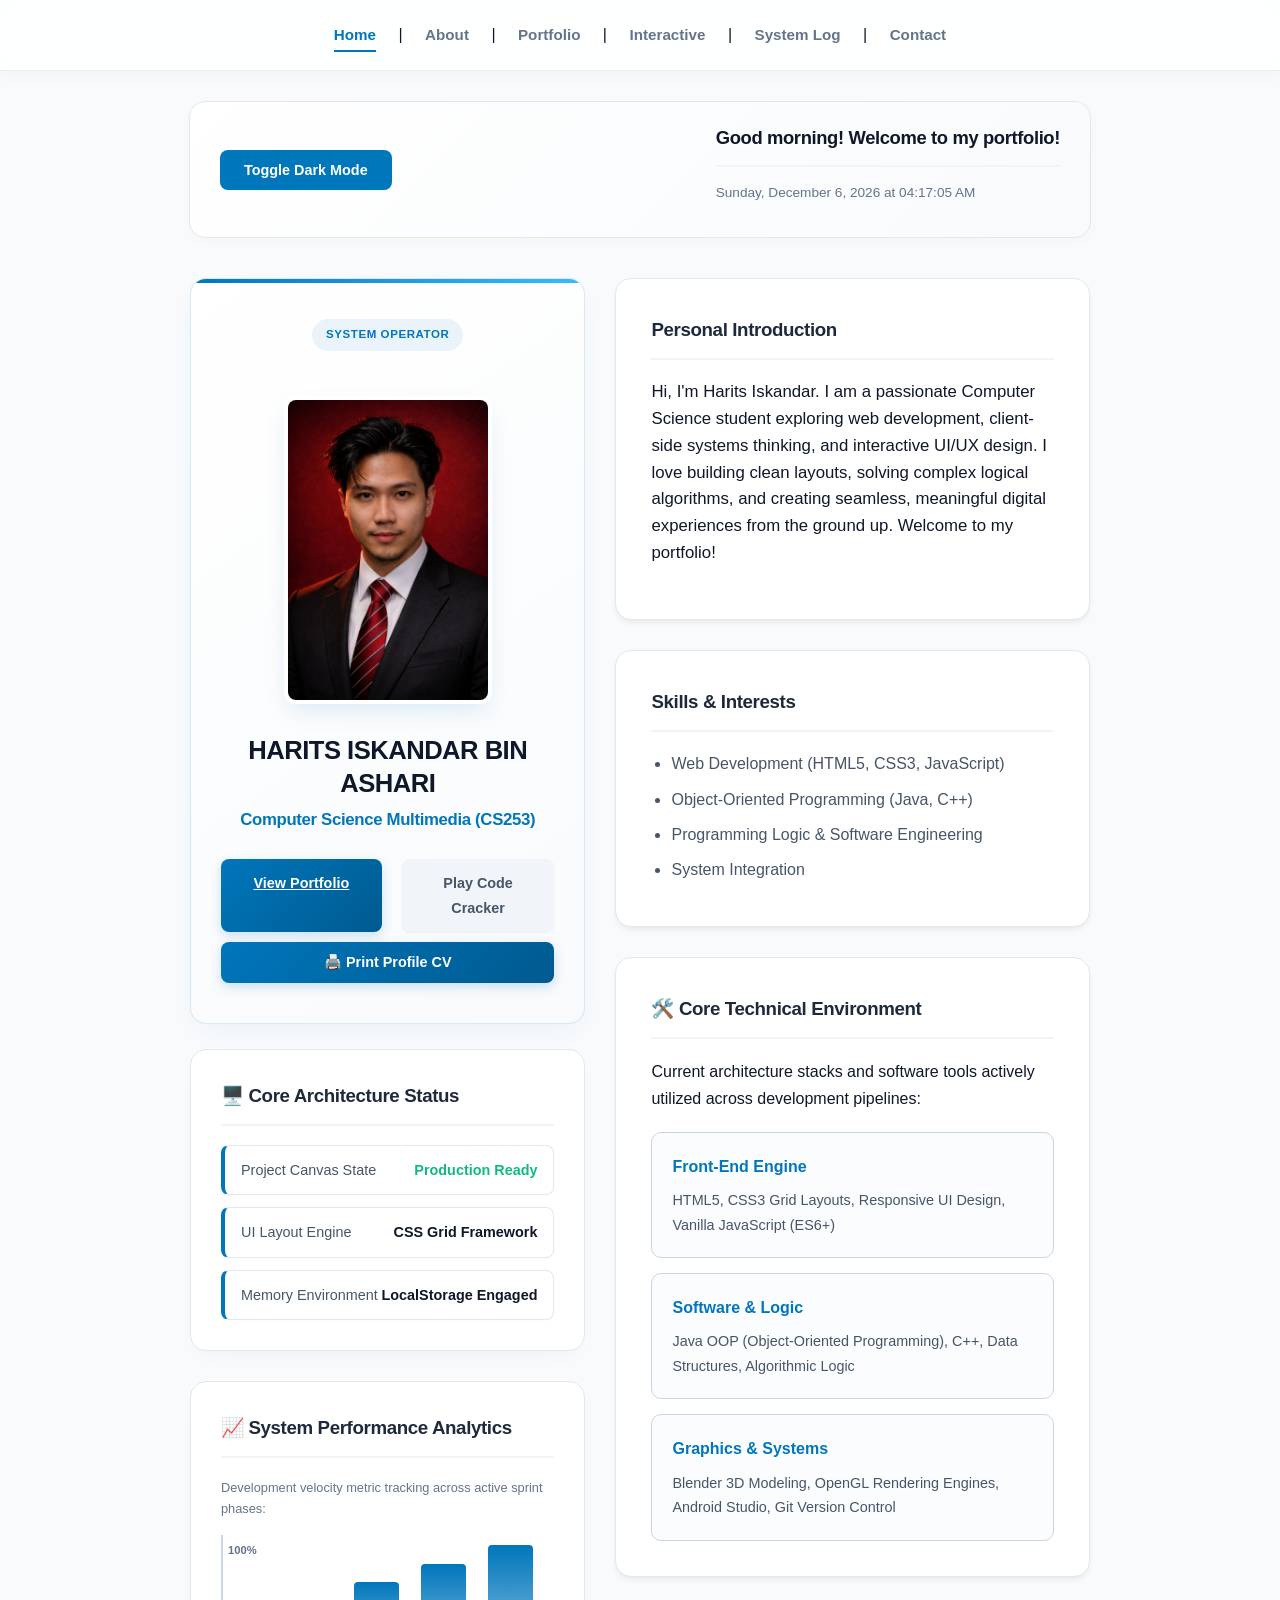
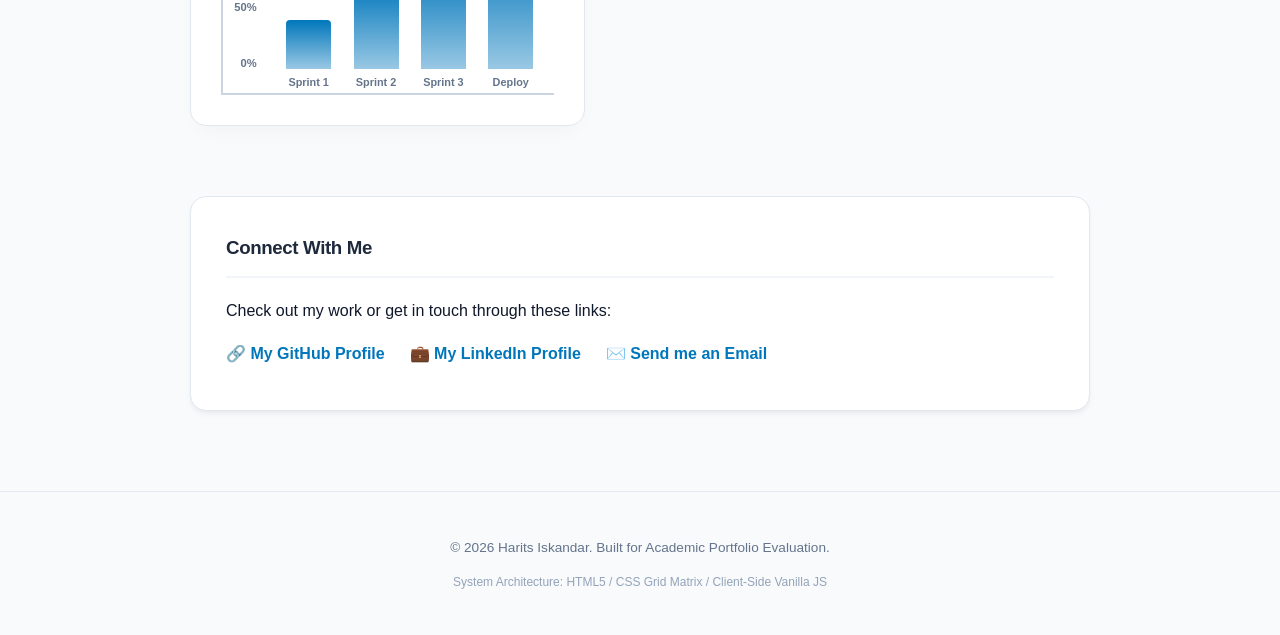
==== index.html @ f0266c16 "Add files via upload" ====
<!DOCTYPE html>
<html lang="en">
<head>
    <meta charset="UTF-8">
    <meta name="viewport" content="width=device-width, initial-scale=1.0">
    <title>My Interactive Portfolio</title>
    <link rel="stylesheet" href="style.css?v=2.0">
    
    <script>
    if (localStorage.getItem("portfolio-theme") === "dark") {
        document.documentElement.classList.add("dark-mode");
    }
    </script>
</head>
<body>

    <nav>
        <a href="index.html" class="active">Home</a> | 
        <a href="about.html">About</a> | 
        <a href="portfolio.html">Portfolio</a> |
        <a href="interactive.html">Interactive</a> |
        <a href="system.html">System Log</a> |
        <a href="about.html#contact-section">Contact</a>
    </nav>
    
    <div class="dynamic-header">
        <button id="theme-toggle" class="btn">Toggle Dark Mode</button>
        
        <div class="info-display">
            <h3 id="greeting">Welcome to my portfolio!</h3>
            <p id="date-time-display"></p>
        </div>
    </div>

    <main class="container">
        
        <div class="hero-split-grid">
            
            <div class="left-column">
                <div class="profile-hero-card">
                    <span class="system-badge">System Operator</span>
                    <img src="harits.jpg" alt="A professional profile photograph of Harits" width="200">
                    <h1>HARITS ISKANDAR BIN ASHARI</h1>
                    <h2>Computer Science Multimedia (CS253)</h2>
                    <div class="cta-buttons" style="display: flex; flex-direction: column; gap: 10px; margin-top: 15px;">
                        <div style="display: flex; gap: 10px; width: 100%;">
                            <a href="portfolio.html" class="btn" style="flex: 1; text-align: center;">View Portfolio</a>
                            <a href="interactive.html" class="btn-reset game-launch-btn" style="flex: 1; text-align: center;">Play Code Cracker</a>
                        </div>
                        <button onclick="window.print()" class="btn print-btn" style="width: 100%; cursor: pointer;">
                            🖨️ Print Profile CV
                        </button>
                    </div>
                </div>

                <div class="analytics-card" style="margin-top: 25px;">
                    <h3>🖥️ Core Architecture Status</h3>
                    <div class="metrics-list">
                        <div class="metric-item">
                            <span class="metric-label">Project Canvas State</span>
                            <span class="metric-value status-online">Production Ready</span>
                        </div>
                        <div class="metric-item">
                            <span class="metric-label">UI Layout Engine</span>
                            <span class="metric-value">CSS Grid Framework</span>
                        </div>
                        <div class="metric-item">
                            <span class="metric-label">Memory Environment</span>
                            <span class="metric-value">LocalStorage Engaged</span>
                        </div>
                    </div>
                </div>

                <div class="analytics-card" style="margin-top: 25px;">
                    <h3>📈 System Performance Analytics</h3>
                    <p style="font-size: 0.8rem; color: #64748b; margin-bottom: 15px;">Development velocity metric tracking across active sprint phases:</p>
                    
                    <div class="visual-graph-container">
                        <div class="graph-axis-y">
                            <span>100%</span>
                            <span>50%</span>
                            <span>0%</span>
                        </div>
                        <div class="graph-bars-wrapper">
                            <div class="graph-bar-col" title="Sprint 1: Core Semantic HTML5 & Typography Layouts">
                                <div class="graph-bar-fill" style="height: 40%;"></div>
                                <span class="graph-label">Sprint 1</span>
                            </div>
                            <div class="graph-bar-col" title="Sprint 2: CSS Grid Matrix Layout & Interface Components">
                                <div class="graph-bar-fill" style="height: 70%;"></div>
                                <span class="graph-label">Sprint 2</span>
                            </div>
                            <div class="graph-bar-col" title="Sprint 3: JavaScript Logic, DOM Controls & LocalStorage Engine">
                                <div class="graph-bar-fill" style="height: 85%;"></div>
                                <span class="graph-label">Sprint 3</span>
                            </div>
                            <div class="graph-bar-col" title="Deploy: Responsive UI Optimization & Production Certification">
                                <div class="graph-bar-fill" style="height: 100%;"></div>
                                <span class="graph-label">Deploy</span>
                            </div>
                        </div>
                    </div>
                </div>
            </div> 

            <div class="right-column">
                <section id="about">
                    <h3>Personal Introduction</h3>
                    <p style="line-height: 1.6; font-size: 1.05rem;">
                        Hi, I'm Harits Iskandar. I am a passionate Computer Science student exploring web development, client-side systems thinking, and interactive UI/UX design. I love building clean layouts, solving complex logical algorithms, and creating seamless, meaningful digital experiences from the ground up. Welcome to my portfolio!
                    </p>
                </section>

                <section id="skills-panel">
                    <h3>Skills & Interests</h3>
                    <ul class="styled-list">
                        <li>Web Development (HTML5, CSS3, JavaScript)</li>
                        <li>Object-Oriented Programming (Java, C++)</li>
                        <li>Programming Logic & Software Engineering</li>
                        <li>System Integration</li>
                    </ul>
                </section>

                <section id="tech-stack">
                    <h3>🛠️ Core Technical Environment</h3>
                    <p>Current architecture stacks and software tools actively utilized across development pipelines:</p>
                    <div class="stack-grid">
                        <div class="stack-box">
                            <h5>Front-End Engine</h5>
                            <p>HTML5, CSS3 Grid Layouts, Responsive UI Design, Vanilla JavaScript (ES6+)</p>
                        </div>
                        <div class="stack-box">
                            <h5>Software & Logic</h5>
                            <p>Java OOP (Object-Oriented Programming), C++, Data Structures, Algorithmic Logic</p>
                        </div>
                        <div class="stack-box">
                            <h5>Graphics & Systems</h5>
                            <p>Blender 3D Modeling, OpenGL Rendering Engines, Android Studio, Git Version Control</p>
                        </div>
                    </div>
                </section>
            </div> 
        </div> 

        <section id="contact" style="margin-top: 40px;">
            <h3>Connect With Me</h3>
            <p>Check out my work or get in touch through these links:</p>
            <ul class="styled-list link-list" style="display: flex; gap: 25px; list-style: none; padding-left: 0; margin-top: 15px;">
                <li><a href="https://github.com" target="_blank">🔗 My GitHub Profile</a></li>
                <li><a href="https://linkedin.com" target="_blank">💼 My LinkedIn Profile</a></li>
                <li><a href="mailto:your-email@example.com">✉️ Send me an Email</a></li>
            </ul>
        </section>

    </main>

    <footer style="margin-top: 80px; padding: 30px 0; border-top: 1px solid #e2e8f0; text-align: center; font-size: 0.85rem; color: #64748b;">
        <div class="footer-content">
            <p>© 2026 Harits Iskandar. Built for Academic Portfolio Evaluation.</p>
            <p style="font-size: 0.75rem; margin-top: 5px; color: #94a3b8;">System Architecture: HTML5 / CSS Grid Matrix / Client-Side Vanilla JS</p>
        </div>
    </footer>

    <script src="script.js"></script>
</body>
</html>
---- style.css ----
/* --- Global Theme & Premium Canvas Framework --- */
html {
    scroll-behavior: smooth;
    background-color: #f8fafc; /* Brighter, cleaner slate light mode */
    transition: background-color 0.4s cubic-bezier(0.4, 0, 0.2, 1);
}

body {
    background-color: #f8fafc;
    color: #0f172a; /* Deep premium charcoal */
    font-family: 'Inter', -apple-system, BlinkMacSystemFont, 'Segoe UI', Roboto, sans-serif;
    line-height: 1.7;
    margin: 0;
    padding: 0;
    transition: background-color 0.4s ease, color 0.4s ease;
}

.container {
    max-width: 900px; /* Slightly wider for better visual breathing room */
    margin: 40px auto;
    padding: 0 24px;
}

/* --- Floating Premium Navigation Bar --- */
nav {
    background-color: rgba(255, 255, 255, 0.85);
    backdrop-filter: blur(12px); /* Modern glassy frost effect */
    padding: 18px 30px;
    text-align: center;
    border-bottom: 1px solid rgba(226, 232, 240, 0.8);
    position: sticky;
    top: 0;
    z-index: 1000;
    box-shadow: 0 4px 20px rgba(15, 23, 42, 0.03);
    transition: all 0.3s ease;
}

nav a {
    color: #64748b;
    text-decoration: none;
    font-weight: 600;
    font-size: 0.95rem;
    margin: 0 18px;
    display: inline-block;
    position: relative;
    padding: 4px 0;
    transition: color 0.3s ease;
}

/* Sleek animated underline effect on hover */
nav a::after {
    content: '';
    position: absolute;
    width: 100%;
    transform: scaleX(0);
    height: 2px;
    bottom: 0;
    left: 0;
    background-color: #0076bb;
    transform-origin: bottom right;
    transition: transform 0.25s ease-out;
}

nav a:hover::after, nav a.active::after {
    transform: scaleX(1);
    transform-origin: bottom left;
}

nav a:hover, nav a.active {
    color: #0076bb;
}

/* --- Block Card Containers --- */
section, form {
    background-color: #ffffff;
    padding: 35px;
    border-radius: 16px; /* Smooth elegant corners */
    border: 1px solid #e2e8f0;
    margin-bottom: 30px;
    box-shadow: 0 4px 6px -1px rgba(0, 0, 0, 0.05), 0 2px 4px -1px rgba(0, 0, 0, 0.03);
    transition: transform 0.3s ease, box-shadow 0.3s ease, background-color 0.4s ease, border-color 0.4s ease;
}

section:hover {
    transform: translateY(-2px);
    box-shadow: 0 10px 25px -5px rgba(0, 0, 0, 0.05), 0 8px 10px -6px rgba(0, 0, 0, 0.05);
}

/* --- Elegant Headings --- */
h1 {
    font-size: 2.5rem;
    font-weight: 800;
    letter-spacing: -0.025em;
    color: #0f172a;
    margin-bottom: 5px;
    border: none;
}

h2, h3 {
    color: #1e293b;
    font-weight: 700;
    letter-spacing: -0.02em;
    border-bottom: 2px solid #f1f5f9;
    padding-bottom: 12px;
    margin-top: 0;
}

/* --- Premium Interactive Dashboard Header --- */
.dynamic-header {
    display: flex;
    justify-content: space-between;
    align-items: center;
    padding: 20px 30px;
    margin: 30px auto 10px auto;
    max-width: 840px;
    border-radius: 16px;
    background: linear-gradient(135deg, #ffffff 0%, #f8fafc 100%);
    border: 1px solid #e2e8f0;
    box-shadow: 0 4px 15px rgba(0,0,0,0.02);
}

#greeting {
    font-size: 1.15rem;
    color: #0f172a;
    margin: 0 0 4px 0;
}

#date-time-display {
    font-size: 0.85rem;
    color: #64748b;
}

/* --- Premium Micro-Interaction Buttons --- */
.btn, .btn-submit, .btn-reset {
    padding: 12px 24px;
    font-size: 0.9rem;
    font-weight: 600;
    border-radius: 8px;
    border: none;
    cursor: pointer;
    box-shadow: 0 1px 2px 0 rgba(0, 0, 0, 0.05);
    transition: all 0.2s cubic-bezier(0.4, 0, 0.2, 1);
}

.btn, .btn-submit {
    background-color: #0076bb;
    color: #ffffff;
}

.btn:hover, .btn-submit:hover {
    background-color: #005a8f;
    transform: translateY(-1px);
    box-shadow: 0 4px 12px rgba(0, 118, 187, 0.25);
}

.btn:active, .btn-submit:active {
    transform: scale(0.98);
}

.btn-reset {
    background-color: #f1f5f9;
    color: #475569;
    margin-left: 10px;
}

.btn-reset:hover {
    background-color: #e2e8f0;
    color: #0f172a;
}

/* --- Form Input Fields --- */
.form-group input[type="text"],
.form-group input[type="email"],
.form-group textarea {
    width: 100%;
    padding: 12px 16px;
    background-color: #f8fafc;
    border: 1px solid #cbd5e1;
    border-radius: 8px;
    font-size: 0.95rem;
    color: #0f172a;
    box-sizing: border-box;
    transition: all 0.2s ease;
}

.form-group input:focus, .form-group textarea:focus {
    outline: none;
    background-color: #ffffff;
    border-color: #0076bb;
    box-shadow: 0 0 0 4px rgba(0, 118, 187, 0.12);
}

/* --- Clean Tables --- */
table {
    width: 100%;
    border-collapse: separate;
    border-spacing: 0;
    margin: 25px 0;
    border-radius: 12px;
    overflow: hidden;
    border: 1px solid #e2e8f0;
}

th, td {
    padding: 16px 20px;
    text-align: left;
}

th {
    background-color: #f8fafc;
    color: #0076bb;
    font-weight: 700;
    font-size: 0.85rem;
    text-transform: uppercase;
    letter-spacing: 0.05em;
    border-bottom: 2px solid #e2e8f0;
}

td {
    background-color: #ffffff;
    border-bottom: 1px solid #f1f5f9;
    color: #334155;
}

tr:last-child td {
    border-bottom: none;
}

/* --- Interactive Portfolio Grid Layout --- */
.project-grid {
    display: grid;
    grid-template-columns: repeat(auto-fit, minmax(280px, 1fr));
    gap: 24px;
    margin-top: 25px;
}

.project-card {
    background-color: #ffffff;
    padding: 28px;
    border-radius: 16px;
    border: 1px solid #e2e8f0;
    box-shadow: 0 4px 6px -1px rgba(0, 0, 0, 0.02);
    transition: all 0.3s cubic-bezier(0.4, 0, 0.2, 1);
}

.project-card:hover {
    transform: translateY(-6px);
    border-color: rgba(0, 118, 187, 0.4);
    box-shadow: 0 20px 25px -5px rgba(0, 118, 187, 0.05), 0 10px 10px -5px rgba(0, 118, 187, 0.03);
}

.card-badge {
    display: inline-block;
    background-color: rgba(0, 118, 187, 0.06);
    color: #0076bb;
    font-size: 0.72rem;
    font-weight: 700;
    padding: 6px 12px;
    border-radius: 20px; /* Pill style */
    margin-bottom: 14px;
    letter-spacing: 0.03em;
}

/* --- Restores Square/Box Profile Picture Style --- */
img[src="harits.jpg"] {
    display: block;
    margin: 30px auto;
    border-radius: 12px !important; /* Changes it from 50% circle back to a smooth tech box */
    border: 4px solid #ffffff;
    box-shadow: 0 10px 25px -5px rgba(0, 118, 187, 0.15);
    transition: transform 0.4s cubic-bezier(0.175, 0.885, 0.32, 1.275);
}

/* Keeps your sleek hover interaction intact */
img[src="harits.jpg"]:hover {
    transform: scale(1.04);
}

/* ==========================================================================
   PREMIUM CYBER DARK MODE SYSTEM OVERRIDES (.dark-mode)
   ========================================================================== */
.dark-mode, .dark-mode body {
    background-color: #0b0f19 !important; /* Deep cosmic dark space background */
    color: #cbd5e1 !important;
}

.dark-mode nav {
    background-color: rgba(11, 15, 25, 0.8);
    border-bottom: 1px solid rgba(51, 65, 85, 0.5);
    box-shadow: 0 4px 20px rgba(0,0,0,0.3);
}

.dark-mode nav a {
    color: #94a3b8;
}

.dark-mode nav a:hover, .dark-mode nav a.active {
    color: #38bdf8;
}

.dark-mode nav a::after {
    background-color: #38bdf8;
}

.dark-mode section, .dark-mode form, .dark-mode .project-card {
    background-color: #111827; /* Rich dark card canvas */
    border-color: #1f2937;
    box-shadow: 0 4px 6px -1px rgba(0, 0, 0, 0.2);
}

.dark-mode section:hover {
    box-shadow: 0 20px 25px -5px rgba(0, 0, 0, 0.3);
}

.dark-mode h1 { color: #ffffff !important; }
.dark-mode h2, .dark-mode h3 {
    color: #f8fafc;
    border-bottom-color: #1f2937;
}

.dark-mode section p, .dark-mode section li, .dark-mode .project-card p {
    color: #94a3b8 !important;
}

.dark-mode table { border-color: #1f2937; }
.dark-mode th {
    background-color: #1f2937;
    color: #38bdf8;
    border-bottom-color: #1f2937;
}
.dark-mode td {
    background-color: #111827;
    border-bottom-color: #1f2937;
    color: #cbd5e1 !important;
}

.dark-mode input[type="text"], .dark-mode input[type="email"], .dark-mode textarea {
    background-color: #0b0f19;
    border-color: #334155;
    color: #ffffff;
}

.dark-mode input:focus, .dark-mode textarea:focus {
    border-color: #38bdf8;
    box-shadow: 0 0 0 4px rgba(56, 189, 248, 0.15);
}

.dark-mode .dynamic-header {
    background: linear-gradient(135deg, #111827 0%, #0b0f19 100%);
    border-color: #1f2937;
}

.dark-mode #greeting { color: #ffffff; }
.dark-mode #date-time-display { color: #64748b; }

.dark-mode .btn, .dark-mode .btn-submit {
    background-color: #38bdf8;
    color: #0f172a;
}

.dark-mode .btn:hover, .dark-mode .btn-submit:hover {
    background-color: #7dd3fc;
    box-shadow: 0 4px 14px rgba(56, 189, 248, 0.4);
}

.dark-mode .btn-reset {
    background-color: #1f2937;
    color: #94a3b8;
}
.dark-mode .btn-reset:hover {
    background-color: #334155;
    color: #ffffff;
}

.dark-mode .project-card:hover {
    border-color: rgba(56, 189, 248, 0.5);
    box-shadow: 0 20px 25px -5px rgba(56, 189, 248, 0.05);
}

.dark-mode .card-badge {
    background-color: rgba(56, 189, 248, 0.1);
    color: #38bdf8;
}

.dark-mode img[src="harits.jpg"] {
    border-color: #1f2937;
    box-shadow: 0 10px 30px rgba(56, 189, 248, 0.2);
}

/* --- Mini-Game Premium Polish --- */
.tile {
    box-shadow: 0 4px 6px rgba(0,0,0,0.1);
    font-family: monospace;
}

/* ==========================================================================
    TERMINAL FIREWALL MINI-GAME DESIGN REBOOT
   ========================================================================== */

/* 1. Force the input container row to stay perfectly aligned and spaced */
#game-inputs-panel {
    display: flex !important;
    gap: 15px !important;
    justify-content: center !important;
    align-items: center !important;
    margin: 30px 0 !important;
}

/* 2. Scale your active input squares back up to a bold, premium aesthetic */
#game-inputs-panel .code-input {
    width: 65px !important;
    height: 65px !important;
    font-size: 2rem !important;
    font-weight: 800 !important;
    text-align: center !important;
    border-radius: 12px !important;
    border: 2px solid #334155 !important;
    background-color: #1e293b !important;
    color: #ffffff !important;
    padding: 0 !important;
    box-shadow: inset 0 2px 4px rgba(0, 0, 0, 0.3) !important;
    transition: all 0.2s ease !important;
}

/* 3. Keep the "Bypass Terminal" button vertically flush with the inputs */
#submit-guess-btn {
    height: 65px !important;
    padding: 0 24px !important;
    font-size: 1rem !important;
    font-weight: 700 !important;
    border-radius: 12px !important;
    margin: 0 !important;
    display: flex !important;
    align-items: center !important;
    justify-content: center !important;
}

/* 4. Structure the past attempt rows into a clean, centered layout grid */
#attempts-log-holder .attempt-row {
    display: flex !important;
    justify-content: center !important;
    gap: 12px !important;
    margin-bottom: 10px !important;
}

/* 5. Clean up base historical grid tiles */
#attempts-log-holder .tile {
    width: 50px !important;
    height: 50px !important;
    display: flex !important;
    align-items: center !important;
    justify-content: center !important;
    font-size: 1.6rem !important;
    font-weight: 800 !important;
    color: #ffffff !important;
    border-radius: 10px !important;
    box-shadow: 0 4px 6px rgba(0, 0, 0, 0.2) !important;
}

/* ==========================================================================
    CRITICAL COLOR STATES (RESTORES YOUR WORDLE LOGIC VISUALS)
   ========================================================================== */

/* Perfect Target: Bright Green Success Display */
#attempts-log-holder .tile.correct {
    background-color: #10b981 !important;
    border: 1px solid #059669 !important;
    color: #ffffff !important;
}

/* Misplaced Location: Clear Amber Warning Alert Display */
#attempts-log-holder .tile.misplaced {
    background-color: #f59e0b !important;
    border: 1px solid #d97706 !important;
    color: #ffffff !important;
}

/* Wrong Guess Selection: Muted Slate Security Block Display */
#attempts-log-holder .tile.wrong {
    background-color: #334155 !important;
    border: 1px solid #1e293b !important;
    color: #94a3b8 !important;
}

/* 6. Clean high-contrast text fix for the Reboot/Restart button */
#restart-game-btn {
    font-weight: 700 !important;
    color: #ffffff !important;
    background-color: #10b981 !important;
}

#restart-game-btn:hover {
    background-color: #059669 !important
}
    
/* ==========================================================================
    DARK MODE FORM ACCESSIBILITY & CONTRAST FIXES
   ========================================================================== */

/* Forces dark mode input fields to have dark backgrounds and perfectly visible white text */
.dark-mode input[type="text"], 
.dark-mode input[type="email"], 
.dark-mode textarea {
    background-color: #1e293b !important; /* Premium dark slate background */
    color: #ffffff !important;            /* High-contrast crisp white text */
    border: 1px solid #334155 !important;  /* Defined, subtle border */
}

/* Subtle focus state when you click inside the text fields in dark mode */
.dark-mode input:focus, 
.dark-mode textarea:focus {
    border-color: #38bdf8 !important;
    box-shadow: 0 0 0 4px rgba(56, 189, 248, 0.15) !important;
}

/* Ensures the label headings for your contact section remain perfectly white */
.dark-mode form label {
    color: #ffffff !important;
}

/* Fixes the text contrast on your green restart button so it is highly legible */
#restart-game-btn {
    background-color: #10b981 !important;
    color: #0f172a !important; /* Deep dark charcoal text over bright green background */
    font-weight: 800 !important;
    letter-spacing: 0.02em !important;
}

#restart-game-btn:hover {
    background-color: #059669 !important;
    color: #ffffff !important; /* Switches to crisp white text on hover */
}

/* ==========================================================================
    HOME PAGE DYNAMIC SPLIT-GRID FRAMEWORK
   ========================================================================== */

/* Splits the layout into a side-by-side premium panel look */
.hero-split-grid {
    display: grid;
    grid-template-columns: 1fr 1.2fr;
    gap: 30px;
    align-items: start;
    margin-top: 20px;
}

/* Styled Profile Hero Card Container on the Left */
.profile-hero-card {
    background-color: #ffffff;
    padding: 40px 30px;
    border-radius: 16px;
    border: 1px solid #e2e8f0;
    box-shadow: 0 4px 6px -1px rgba(0, 0, 0, 0.05);
    text-align: center;
    transition: transform 0.3s ease, box-shadow 0.3s ease;
}

.profile-hero-card:hover {
    transform: translateY(-2px);
    box-shadow: 0 10px 25px -5px rgba(0, 0, 0, 0.05);
}

/* Typographic hierarchy fixes for the left spotlight block */
.profile-hero-card h1 {
    font-size: 1.6rem !important;
    font-weight: 800;
    letter-spacing: -0.02em;
    margin: 20px 0 5px 0;
    line-height: 1.3;
}

.profile-hero-card h2 {
    font-size: 1.05rem !important;
    color: #0076bb;
    font-weight: 600;
    border: none !important;
    padding: 0 !important;
    margin-bottom: 25px;
}

/* Premium System Operator pill-tag */
.system-badge {
    display: inline-block;
    background-color: rgba(0, 118, 187, 0.08);
    color: #0076bb;
    font-size: 0.72rem;
    font-weight: 700;
    padding: 6px 14px;
    border-radius: 30px;
    text-transform: uppercase;
    letter-spacing: 0.05em;
    margin-bottom: 15px;
}

/* Formatted CTA Button arrangement */
.cta-buttons {
    display: flex;
    gap: 12px;
    justify-content: center;
    margin-top: 20px;
}

.game-launch-btn {
    text-decoration: none;
    display: inline-block;
    padding: 12px 20px;
    border-radius: 8px;
    font-size: 0.9rem;
    font-weight: 600;
}

/* Right-column stacking alignment */
.right-column {
    display: flex;
    flex-direction: column;
    gap: 0px; /* Uses your standard section bottom margins cleanly */
}

/* Architecture Dashboard Card styling */
.analytics-card {
    background-color: #ffffff;
    padding: 30px;
    border-radius: 16px;
    border: 1px solid #e2e8f0;
    box-shadow: 0 4px 6px -1px rgba(0, 0, 0, 0.05);
    margin-bottom: 30px;
}

.metrics-list {
    display: flex;
    flex-direction: column;
    gap: 12px;
    margin-top: 15px;
}

.metric-item {
    display: flex;
    justify-content: space-between;
    align-items: center;
    padding: 12px 16px;
    background-color: #f8fafc;
    border-radius: 8px;
    border-left: 4px solid #cbd5e1;
    font-size: 0.9rem;
}

.metric-label {
    font-weight: 500;
    color: #475569;
}

.metric-value {
    font-weight: 700;
    color: #0f172a;
}

.metric-value.status-online {
    color: #10b981;
}

/* Enhances list bullet presentations to look sharp and intentional */
.styled-list {
    padding-left: 20px;
    margin: 15px 0 0 0;
}

.styled-list li {
    margin-bottom: 8px;
    color: #475569;
}

.link-list li a {
    color: #0076bb;
    text-decoration: none;
    font-weight: 600;
    transition: color 0.2s ease;
}

.link-list li a:hover {
    color: #005a8f;
    text-decoration: underline;
}

/* ==========================================================================
    DARK MODE HARDENING FOR HERO CARD & DASHBOARDS
   ========================================================================== */
.dark-mode .profile-hero-card,
.dark-mode .analytics-card {
    background-color: #111827 !important;
    border-color: #1f2937 !important;
}

.dark-mode .system-badge {
    background-color: rgba(56, 189, 248, 0.12) !important;
    color: #38bdf8 !important;
}

.dark-mode .profile-hero-card h2 {
    color: #38bdf8 !important;
}

.dark-mode .metric-item {
    background-color: #1e293b !important;
    border-left-color: #38bdf8 !important;
}

.dark-mode .metric-label {
    color: #94a3b8 !important;
}

.dark-mode .metric-value {
    color: #ffffff !important;
}

.dark-mode .metric-value.status-online {
    color: #34d399 !important;
}

.dark-mode .styled-list li {
    color: #94a3b8 !important;
}

.dark-mode .link-list li a {
    color: #38bdf8 !important;
}
.dark-mode .link-list li a:hover {
    color: #7dd3fc !important;
}

/* Handles fluid layout down-stacking for tablet/phone screens */
@media (max-width: 768px) {
    .hero-split-grid {
        grid-template-columns: 1fr;
    }
}

/* ==========================================================================
    ADVANCED UTILITY FLAGSHIP LAYOUT ENHANCEMENTS
   ========================================================================== */

/* 1. Neon Shimmer Tech Borders for Left Profile Card */
.profile-hero-card {
    position: relative;
    overflow: hidden;
    background: linear-gradient(145deg, #ffffff, #f8fafc) !important;
    border: 1px solid rgba(0, 118, 187, 0.15) !important;
    box-shadow: 0 10px 30px -10px rgba(0, 118, 187, 0.08) !important;
    transition: all 0.4s cubic-bezier(0.16, 1, 0.3, 1) !important;
}

/* Elegant tech-line header inside the profile card */
.profile-hero-card::before {
    content: '';
    position: absolute;
    top: 0;
    left: 0;
    width: 100%;
    height: 4px;
    background: linear-gradient(90deg, #0076bb, #38bdf8);
}

.profile-hero-card:hover {
    transform: translateY(-5px) scale(1.01) !important;
    border-color: rgba(0, 118, 187, 0.4) !important;
    box-shadow: 0 20px 40px -15px rgba(0, 118, 187, 0.18) !important;
}

/* 2. Sleek Glassy Row Dividers for the Analytics Status Board */
.analytics-card {
    background: #ffffff !important;
    border: 1px solid #e2e8f0 !important;
    box-shadow: 0 10px 25px -10px rgba(0, 0, 0, 0.05) !important;
}

.metric-item {
    background: #ffffff !important;
    border: 1px solid #e2e8f0 !important;
    border-left: 4px solid #0076bb !important;
    box-shadow: 0 2px 4px rgba(0, 0, 0, 0.01) !important;
    transition: all 0.3s ease !important;
}

/* Interactive hover rows that highlight your metrics */
.metric-item:hover {
    transform: translateX(4px);
    background-color: #f8fafc !important;
    border-color: #cbd5e1 !important;
    border-left-color: #10b981 !important; /* Turns green when hovering */
}

/* 3. Smooth Button Micro-Pop Animations */
.cta-buttons .btn {
    background: linear-gradient(135deg, #0076bb 0%, #005a8f 100%) !important;
    box-shadow: 0 4px 12px rgba(0, 118, 187, 0.2) !important;
}

.cta-buttons .btn:hover {
    box-shadow: 0 6px 20px rgba(0, 118, 187, 0.35) !important;
    transform: translateY(-2px) !important;
}

/* ==========================================================================
    PREMIUM CYBER DARK-MODE HARDENING (THE OVERRIDES)
   ========================================================================== */
.dark-mode .profile-hero-card {
    background: linear-gradient(145deg, #111827, #0b0f19) !important;
    border: 1px solid rgba(56, 189, 248, 0.1) !important;
    box-shadow: 0 10px 40px -10px rgba(0, 0, 0, 0.5) !important;
}

.dark-mode .profile-hero-card::before {
    background: linear-gradient(90deg, #38bdf8, #a855f7); /* Cyan to Purple tech gradient */
}

.dark-mode .profile-hero-card:hover {
    border-color: rgba(56, 189, 248, 0.4) !important;
    box-shadow: 0 20px 40px -15px rgba(56, 189, 248, 0.15) !important;
}

.dark-mode .analytics-card {
    background: #111827 !important;
}

.dark-mode .metric-item {
    background: #1f2937 !important;
    border: 1px solid #374151 !important;
    border-left: 4px solid #38bdf8 !important;
}

.dark-mode .metric-item:hover {
    background-color: #111827 !important;
    border-left-color: #34d399 !important; /* Cyber neon green hover glow */
    box-shadow: 0 0 15px rgba(56, 189, 248, 0.08) !important;
}

.dark-mode .cta-buttons .btn {
    background: linear-gradient(135deg, #38bdf8 0%, #0284c7 100%) !important;
    color: #0f172a !important;
    box-shadow: 0 4px 14px rgba(56, 189, 248, 0.25) !important;
}

.dark-mode .cta-buttons .btn:hover {
    background: linear-gradient(135deg, #7dd3fc 0%, #38bdf8 100%) !important;
    box-shadow: 0 6px 25px rgba(56, 189, 248, 0.45) !important;
}

/* --- Interactive Input Field Upgrades --- */
.form-group input:focus, 
.form-group textarea:focus {
    outline: none;
    background-color: #ffffff;
    border-color: #0076bb !important;
    box-shadow: 0 0 0 4px rgba(0, 118, 187, 0.15) !important;
    transform: translateY(-1px);
}

.dark-mode .form-group input:focus, 
.dark-mode .form-group textarea:focus {
    background-color: #1e293b !important;
    border-color: #38bdf8 !important;
    box-shadow: 0 0 0 4px rgba(56, 189, 248, 0.25) !important;
}

/* ==========================================================================
    HIGH-CONTRAST NEON GLOW UPGRADE FOR SYSTEM LOG CARDS
   ========================================================================== */

/* Base settings for the cards */
.system-matrix-grid {
    display: grid;
    grid-template-columns: repeat(auto-fit, minmax(250px, 1fr));
    gap: 20px;
    margin-top: 25px;
}

.matrix-card {
    background: rgba(0, 118, 187, 0.02) !important;
    border: 1px solid #cbd5e1 !important;
    border-left: 4px solid transparent !important; /* Prepares the invisible side bar */
    padding: 25px !important;
    border-radius: 12px !important;
    transition: all 0.4s cubic-bezier(0.16, 1, 0.3, 1) !important;
}

.matrix-card h3 {
    color: #0076bb !important;
    font-size: 1.15rem !important;
    font-weight: 700;
    margin-top: 0 !important;
    border: none !important;
    padding-bottom: 0 !important;
}

/* Light Mode Active Hover: Bold deep blue line + clear shadow glow */
.matrix-card:hover {
    transform: translateY(-5px) !important;
    background: #ffffff !important;
    border-color: #0076bb !important;
    border-left: 6px solid #0076bb !important; /* Thickens the left bar instantly */
    box-shadow: 0 15px 35px rgba(0, 118, 187, 0.2) !important; /* Vibrant outer blue light drop */
}

/* Dark Mode Card Canvas base */
.dark-mode .matrix-card {
    background: rgba(56, 189, 248, 0.02) !important;
    border-color: #1f2937 !important;
}

.dark-mode .matrix-card h3 {
    color: #38bdf8 !important;
}

.dark-mode .matrix-card p {
    color: #94a3b8 !important;
}

/* Dark Mode Active Hover: Bright neon cyan cyber bar + neon backdrop bloom */
.dark-mode .matrix-card:hover {
    background: #111827 !important;
    border-color: #38bdf8 !important;
    border-left: 6px solid #38bdf8 !important; /* Thickens the left cyber neon bar */
    box-shadow: 0 0 25px rgba(56, 189, 248, 0.25) !important; /* Powerful glowing neon bloom */
}

/* --- Footer Dark Mode Alignment --- */
.dark-mode footer {
    border-top-color: #1f2937 !important;
    color: #64748b !important;
}

/* --- Premium Tech Stack Grid --- */
.stack-grid {
    display: grid;
    grid-template-columns: repeat(auto-fit, minmax(220px, 1fr));
    gap: 15px;
    margin-top: 20px;
}

.stack-box {
    background: rgba(0, 118, 187, 0.02);
    border: 1px solid #cbd5e1;
    padding: 20px;
    border-radius: 10px;
    transition: all 0.3s ease;
}

.stack-box h5 {
    margin: 0 0 8px 0;
    color: #0076bb;
    font-size: 1rem;
    font-weight: 700;
}

.stack-box p {
    margin: 0;
    font-size: 0.9rem;
    color: #475569;
}

.stack-box:hover {
    background: #ffffff;
    border-color: #0076bb;
    box-shadow: 0 10px 20px rgba(0, 118, 187, 0.08);
}

/* Dark mode compatibility */
.dark-mode .stack-box {
    background: rgba(56, 189, 248, 0.02) !important;
    border-color: #1f2937 !important;
}
.dark-mode .stack-box h5 {
    color: #38bdf8 !important;
}
.dark-mode .stack-box p {
    color: #94a3b8 !important;
}
.dark-mode .stack-box:hover {
    background: #111827 !important;
    border-color: #38bdf8 !important;
}

/* --- Skills Tag Dark Mode Override --- */
.dark-mode .skills-filter-container {
    background: rgba(56, 189, 248, 0.02) !important;
    border-color: #1f2937 !important;
}
.dark-mode .skill-tag {
    background: #1e293b !important;
    color: #cbd5e1 !important;
}

/* ==========================================================================
    CRITICAL FIX: GRAPH ENGINE STRUCTURAL ALIGNMENT (FULLY SOLVED)
   ========================================================================== */

.visual-graph-container {
    display: flex;
    gap: 15px;
    height: 160px;
    border-left: 2px solid #cbd5e1;
    border-bottom: 2px solid #cbd5e1;
    padding: 10px 10px 0 5px;
    margin-top: 10px;
    position: relative;
    box-sizing: border-box;
}

/* Y-Axis Value Indicators - Switched to Clean Grid Matrix Layout */
.graph-axis-y {
    display: grid;
    grid-template-rows: auto 1fr auto; /* Explicit slots for Top (100%), Mid (50%), Bottom (0%) */
    align-items: center;
    font-size: 0.7rem;
    color: #64748b;
    font-weight: 700;
    text-align: right;
    width: 32px;
    height: calc(100% - 24px); /* Coordinates perfectly with .graph-bars-wrapper */
    box-sizing: border-box;
    padding-right: 4px;
}

/* Individual Label Alignment Tuning */
.graph-axis-y span:nth-child(1) {
    align-self: start;       /* Pins 100% flush with the top ceiling */
    line-height: 0.7rem;
}

.graph-axis-y span:nth-child(2) {
    align-self: center;      /* Centers 50% exactly in the geometric middle */
    line-height: 0.7rem;
}

.graph-axis-y span:nth-child(3) {
    align-self: end;         /* Drops 0% flush against the baseline row */
    line-height: 0.7rem;
}

/* Bars Structural Blueprint Flex Framework Wrapper */
.graph-bars-wrapper {
    display: flex;
    flex: 1;
    justify-content: space-around;
    align-items: flex-end; /* Locks columns to the baseline */
    height: calc(100% - 24px); /* Reserves clean bottom row space for labels */
}

.graph-bar-col {
    display: flex;
    flex-direction: column;
    align-items: center;
    width: 45px;
    height: 100%; /* Spans the full bar area height */
    justify-content: flex-end; /* Ensures fills grow from bottom up */
    position: relative;
}

/* Core Dynamic Shading System */
.graph-bar-fill {
    width: 100%;
    background: linear-gradient(to top, rgba(0, 118, 187, 0.4), #0076bb);
    border-radius: 4px 4px 0 0;
    transition: all 0.6s ease;
}

/* Positions descriptions cleanly beneath the chart baseline boundary */
.graph-label {
    font-size: 0.68rem;
    font-weight: 600;
    color: #64748b;
    position: absolute;
    bottom: -22px; 
    left: 50%;
    transform: translateX(-50%);
    white-space: nowrap;
}

/* Dark Mode Adaptation Engine */
.dark-mode .visual-graph-container {
    border-color: #334155 !important;
}

.dark-mode .graph-bar-fill {
    background: linear-gradient(to top, rgba(56, 189, 248, 0.2), #38bdf8) !important;
}

.dark-mode .graph-axis-y,
.dark-mode .graph-label {
    color: #94a3b8 !important;
}

/* Glowing Hover State Physics */
.graph-bar-col:hover .graph-bar-fill {
    transform: scaleX(1.05);
    filter: brightness(1.2);
    box-shadow: 0 0 15px rgba(0, 118, 187, 0.4);
}
.dark-mode .graph-bar-col:hover .graph-bar-fill {
    box-shadow: 0 0 15px rgba(56, 189, 248, 0.5) !important;
}

/* ==========================================================================
    PRINT STYLES ENGINE (CTRL + P PRINT UTILITY)
   ========================================================================== */

@media print {
    /* 1. Hide interactive digital layout components that don't belong on paper */
    nav, 
    #theme-toggle, 
    .cta-buttons, 
    .system-badge,
    footer p:last-child {
        display: none !important;
    }

    /* 2. Force light-mode color profile configurations for printing */
    body, html {
        background: #ffffff !important;
        color: #000000 !important;
        font-size: 12pt;
    }

    /* 3. Optimize text and layout structure spacing blocks */
    .container {
        width: 100% !important;
        max-width: 100% !important;
        margin: 0 !important;
        padding: 0 !important;
    }

    .hero-split-grid {
        display: block !important; /* Disables side-by-side columns so segments print downwards smoothly */
    }

    .analytics-card, section {
        page-break-inside: avoid; /* Prevents cards from splitting awkwardly across two pages */
        border: 1px solid #cbd5e1 !important;
        margin-bottom: 20px !important;
        padding: 15px !important;
        background: transparent !important;
    }

    /* 4. Ensure your chart elements retain visibility layout outlines */
    .visual-graph-container {
        page-break-inside: avoid;
        border-left: 2px solid #000000 !important;
        border-bottom: 2px solid #000000 !important;
    }
    
    .graph-bar-fill {
        background: #0076bb !important; /* Forces a solid print color instead of dark-mode gradients */
        -webkit-print-color-adjust: exact; /* Compels modern browsers like Edge/Chrome to output color fills */
        print-color-adjust: exact;
    }
}

/* --- Profile Card Print Button Style --- */
.print-btn {
    background-color: #0ea5e9 !important; /* Matches your dashboard blue/cyan accent */
    color: #ffffff !important;
    border: none !important;
    transition: all 0.2s ease-in-out !important;
}

.print-btn:hover {
    background-color: #0284c7 !important; /* Slightly darker shade on hover */
    transform: translateY(-1px);
}

/* ==========================================================================
   Creative Focus Matrix & Dynamically Responsive Theme Grid Rules
   ========================================================================== */

.interests-grid {
    display: grid;
    grid-template-columns: repeat(auto-fit, minmax(250px, 1fr));
    gap: 20px;
}

.interest-card {
    border: 1px solid #cbd5e1 !important;
    padding: 20px;
    border-radius: 8px;
    background: rgba(0, 0, 0, 0.01);
    transition: all 0.2s ease-in-out;
}

.interest-card h4 {
    margin-top: 0;
    color: #0ea5e9;
}

.interest-card p {
    font-size: 0.85rem;
    margin-bottom: 0;
    line-height: 1.4;
    color: #334155;
}

/* Handles color inverting safely for dark mode environments */
.dark-mode .interest-card {
    border-color: #334155 !important;
    background: rgba(255, 255, 255, 0.02) !important;
}

.dark-mode .interest-card p {
    color: #cbd5e1 !important;
}

/* Interactive matrix tag styling defaults */
.skill-tag {
    background: #e2e8f0;
    padding: 6px 12px;
    border-radius: 20px;
    font-size: 0.85rem;
    transition: all 0.3s ease;
    color: #0f172a;
}

.dark-mode .skill-tag {
    background: #334155 !important;
    color: #f8fafc !important;
}
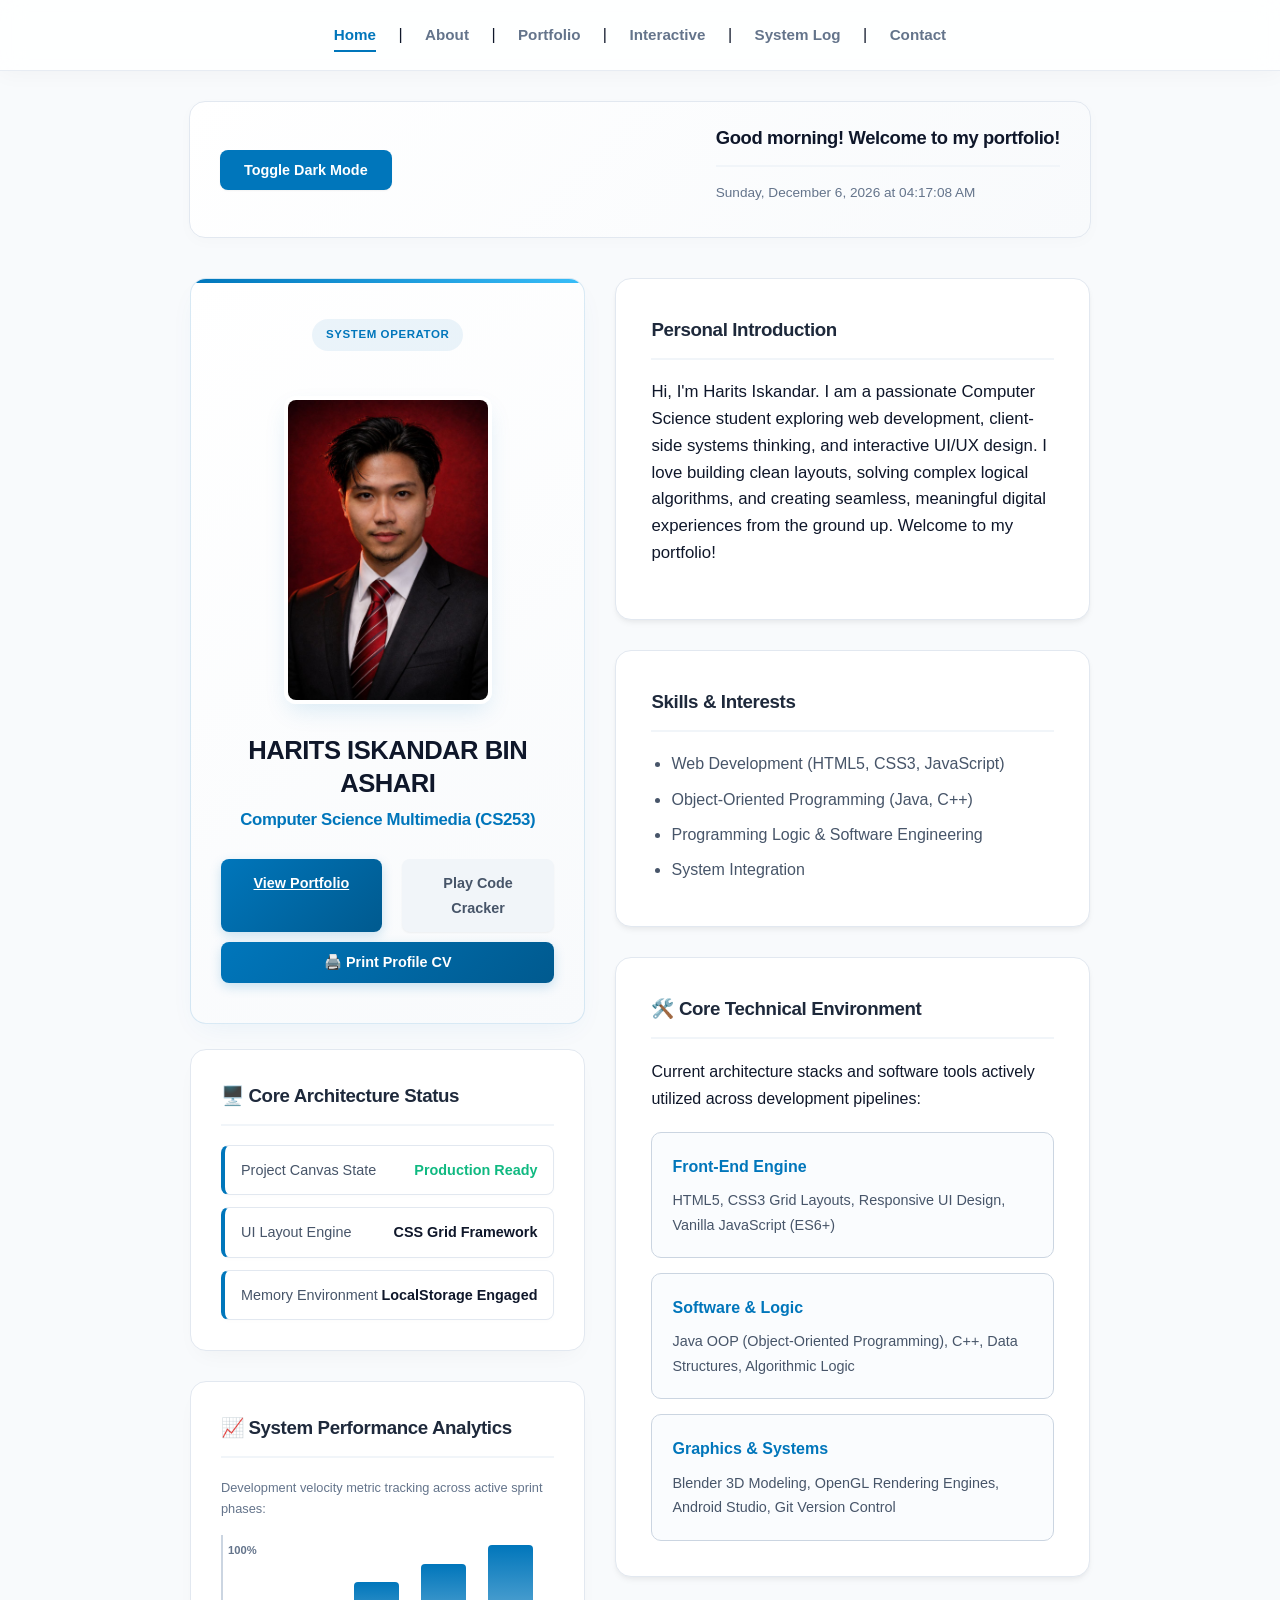
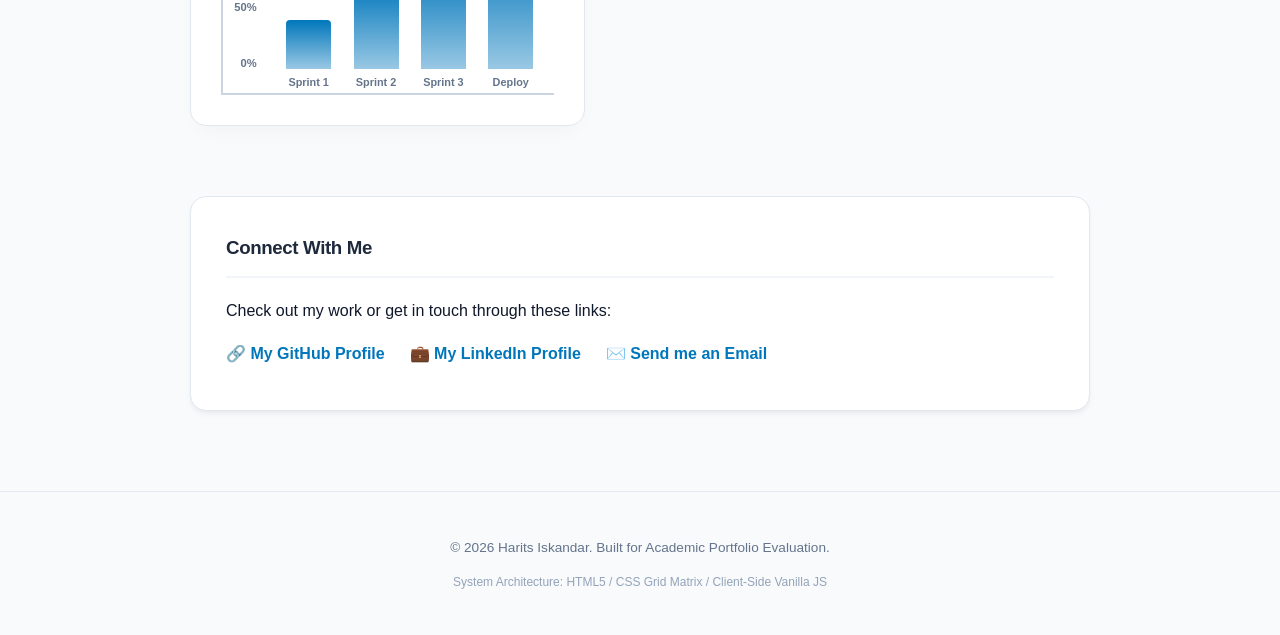
==== commit 62357fb2: "Add files via upload" ====
--- a/index.html
+++ b/index.html
@@ -148,7 +148,7 @@
             <ul class="styled-list link-list" style="display: flex; gap: 25px; list-style: none; padding-left: 0; margin-top: 15px;">
                 <li><a href="https://github.com" target="_blank">🔗 My GitHub Profile</a></li>
                 <li><a href="https://linkedin.com" target="_blank">💼 My LinkedIn Profile</a></li>
-                <li><a href="mailto:your-email@example.com">✉️ Send me an Email</a></li>
+                <li><a href="mailto:iskandaryt360@gmail.com">✉️ Send me an Email</a></li>
             </ul>
         </section>
 
--- a/style.css
+++ b/style.css
@@ -110,6 +110,8 @@
     display: flex;
     justify-content: space-between;
     align-items: center;
+	flex-wrap: wrap;
+	gap: 15px;
     padding: 20px 30px;
     margin: 30px auto 10px auto;
     max-width: 840px;
@@ -241,6 +243,8 @@
     border: 1px solid #e2e8f0;
     box-shadow: 0 4px 6px -1px rgba(0, 0, 0, 0.02);
     transition: all 0.3s cubic-bezier(0.4, 0, 0.2, 1);
+	overflow-wrap: break-word;
+    word-wrap: break-word;
 }
 
 .project-card:hover {
@@ -457,6 +461,58 @@
     box-shadow: 0 4px 6px rgba(0, 0, 0, 0.2) !important;
 }
 
+/* 6. Clean high-contrast text fix for the Reboot/Restart button */
+#restart-game-btn {
+    font-weight: 700 !important;
+    color: #ffffff !important;
+    background-color: #10b981 !important;
+}
+
+#restart-game-btn:hover {
+    background-color: #059669 !important;
+}
+
+/* ==========================================================================
+    🔥 NEW CODE: MOBILE RESPONSIVE OVERRIDES FOR TERMINAL FIREWALL
+   ========================================================================== */
+@media (max-width: 600px) {
+    /* Allows the input boxes and the button to wrap safely on mobile */
+    #game-inputs-panel {
+        flex-wrap: wrap !important;
+        gap: 10px !important;
+        margin: 20px 0 !important;
+    }
+
+    /* Scales down your 65px inputs to 48px so they fit on a mobile screen */
+    #game-inputs-panel .code-input {
+        width: 48px !important;
+        height: 48px !important;
+        font-size: 1.4rem !important;
+        border-radius: 8px !important;
+    }
+
+    /* Moves the Bypass Terminal button smoothly below the boxes for easy tapping */
+    #submit-guess-btn {
+        height: 48px !important;
+        padding: 0 16px !important;
+        font-size: 0.85rem !important;
+        border-radius: 8px !important;
+        width: 100% !important; 
+    }
+
+    /* Scales down your history attempt blocks so they don't leak out of the box */
+    #attempts-log-holder .attempt-row {
+        gap: 8px !important;
+    }
+
+    #attempts-log-holder .tile {
+        width: 40px !important;
+        height: 40px !important;
+        font-size: 1.2rem !important;
+        border-radius: 6px !important;
+    }
+}
+
 /* ==========================================================================
     CRITICAL COLOR STATES (RESTORES YOUR WORDLE LOGIC VISUALS)
    ========================================================================== */
@@ -880,6 +936,8 @@
     padding: 25px !important;
     border-radius: 12px !important;
     transition: all 0.4s cubic-bezier(0.16, 1, 0.3, 1) !important;
+	overflow-wrap: break-word;
+	word-wrap: break-word;
 }
 
 .matrix-card h3 {
@@ -980,10 +1038,26 @@
 }
 
 /* --- Skills Tag Dark Mode Override --- */
+.skills-filter-container {
+    display: flex !important;
+    flex-wrap: wrap !important;
+    gap: 12px !important;
+    justify-content: flex-start !important;
+}
+
+.skills-filter-container label, 
+.skills-filter-container span,
+.skills-filter-container input {
+    max-width: 100% !important;
+    white-space: normal !important; 
+    font-size: 0.9rem !important;    
+}
+
 .dark-mode .skills-filter-container {
     background: rgba(56, 189, 248, 0.02) !important;
     border-color: #1f2937 !important;
 }
+
 .dark-mode .skill-tag {
     background: #1e293b !important;
     color: #cbd5e1 !important;
@@ -1221,3 +1295,31 @@
     background: #334155 !important;
     color: #f8fafc !important;
 }
+
+/* --- Technical Skills Filter Mobile Alignment Fix --- */
+.skills-filter-container {
+    display: block !important; /* Converts container to block to let content manage naturally */
+}
+
+/* 🛠️ TARGETS THE INLINE FLEX GRID: Forces checkboxes to drop down when out of room */
+.skills-filter-container .filter-controls {
+    display: flex !important;
+    flex-wrap: wrap !important;  
+    gap: 12px 20px !important;    /* 12px vertical spacing between wrapped rows, 20px horizontal */
+}
+
+/* Prevents the individual label text strings from splitting up awkwardly */
+.skills-filter-container .filter-controls label {
+    white-space: nowrap !important;
+}
+
+/* Dark Mode Overrides stay right underneath */
+.dark-mode .skills-filter-container {
+    background: rgba(56, 189, 248, 0.02) !important;
+    border-color: #1f2937 !important;
+}
+
+.dark-mode .skill-tag {
+    background: #1e293b !important;
+    color: #cbd5e1 !important;
+}
